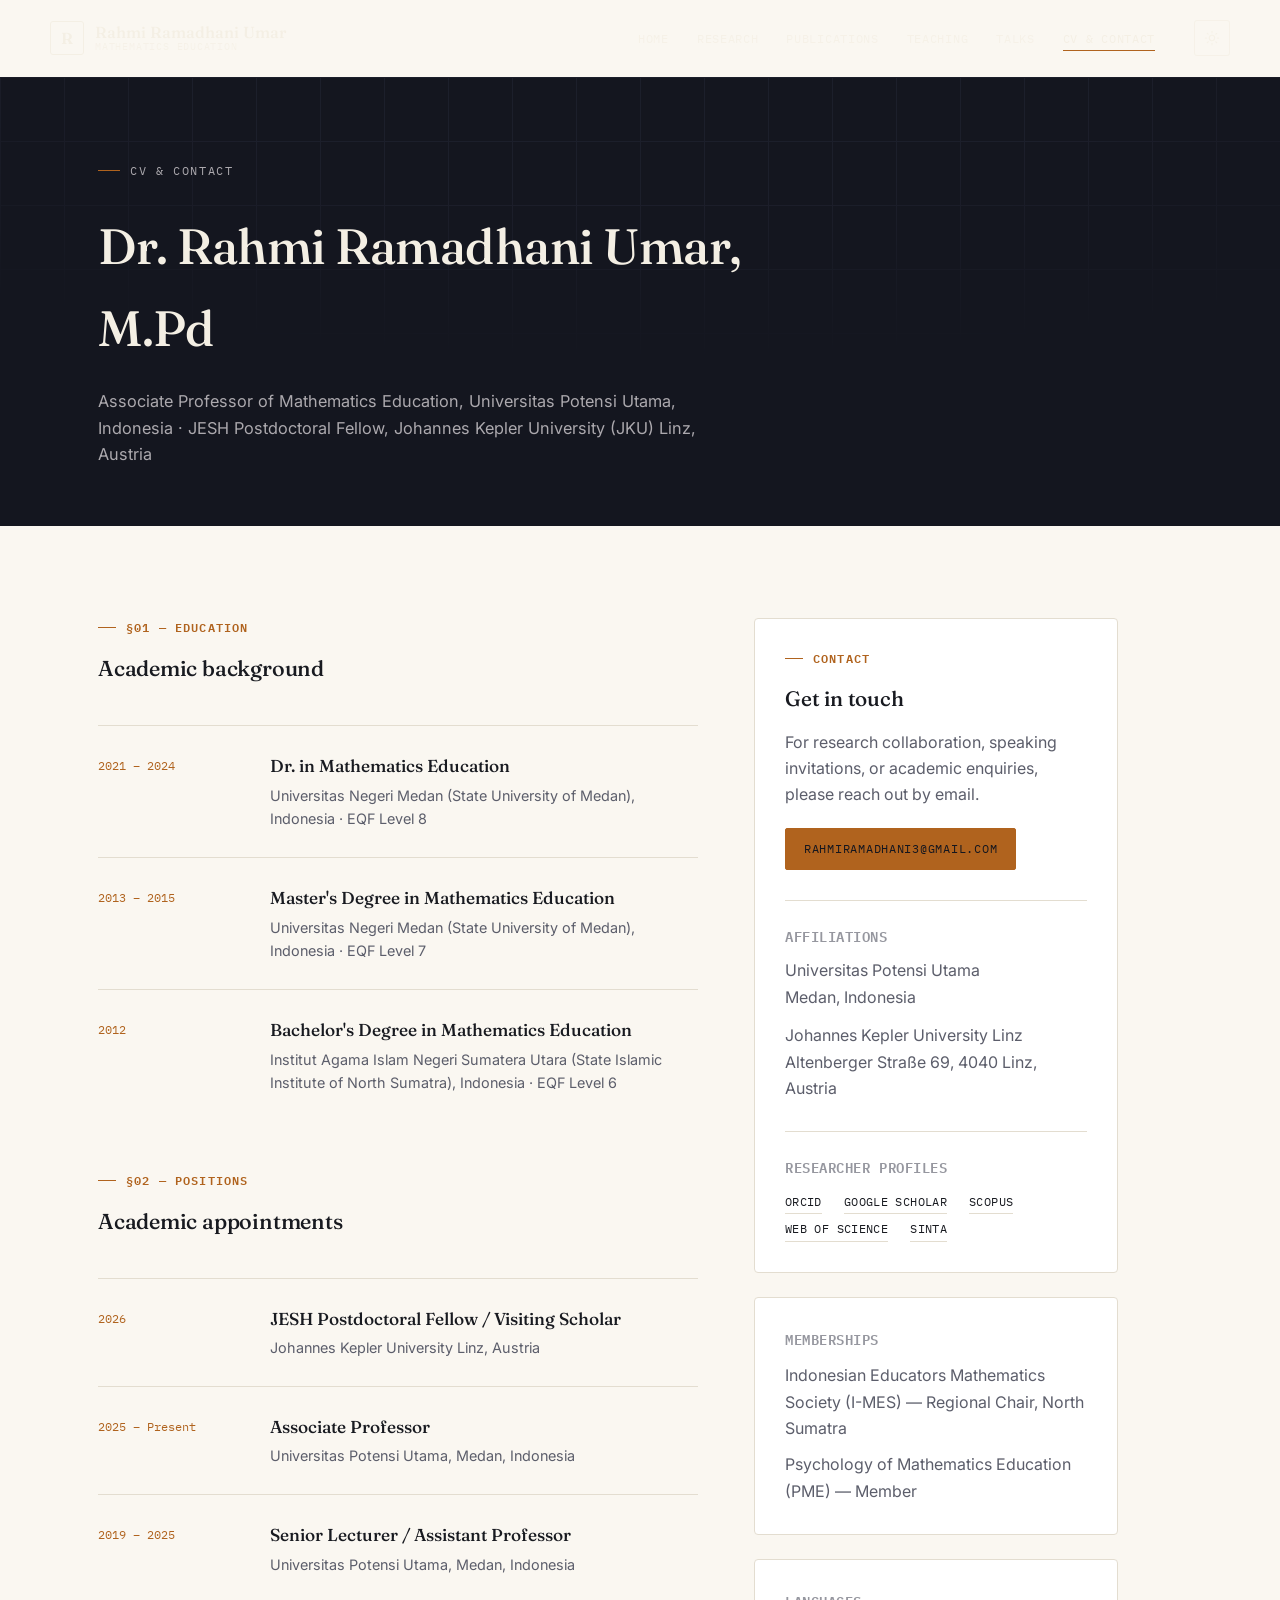
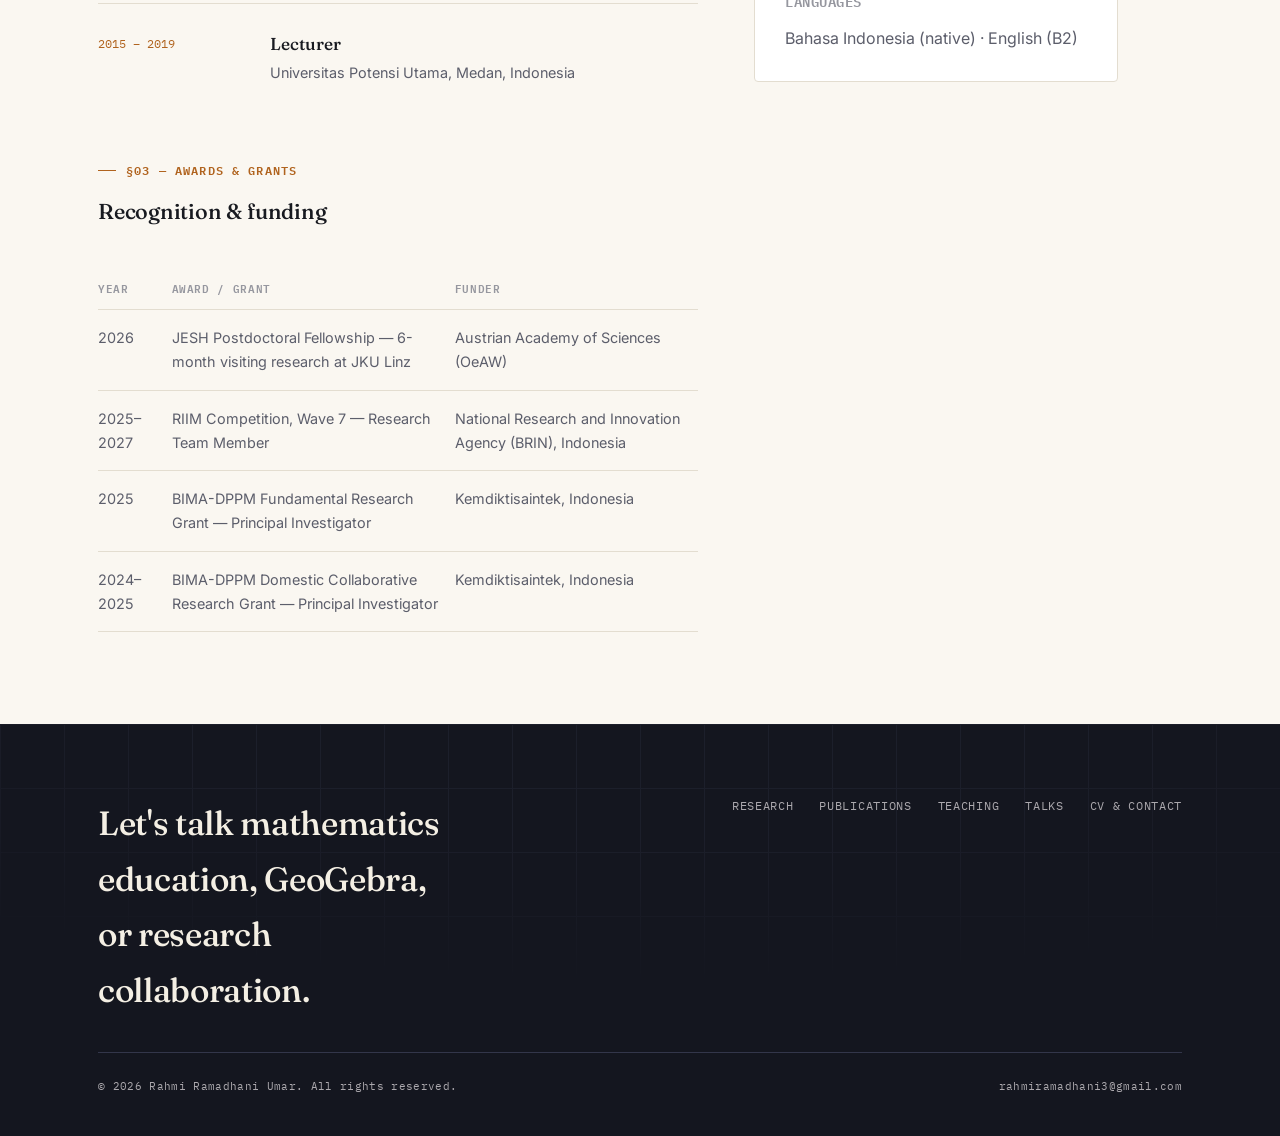
==== cv.html @ a3f76b7d "Academic portfolio site for Dr. Rahmi Ramadhani Umar Editorial, journal-inspired design: dark masthe" ====
<!DOCTYPE html>
<html lang="en">
<head>
<meta charset="UTF-8">
<meta name="viewport" content="width=device-width, initial-scale=1.0">
<title>CV &amp; Contact — Rahmi Ramadhani Umar</title>
<meta name="description" content="Curriculum vitae and contact information for Dr. Rahmi Ramadhani Umar, Associate Professor of Mathematics Education and JESH Postdoctoral Fellow at Johannes Kepler University Linz.">
<link rel="icon" href="data:image/svg+xml,%3Csvg xmlns='http://www.w3.org/2000/svg' viewBox='0 0 100 100'%3E%3Crect width='100' height='100' rx='6' fill='%2314161F'/%3E%3Ctext x='50' y='66' font-family='Georgia,serif' font-size='50' font-weight='600' fill='%23DFA15C' text-anchor='middle'%3ER%3C/text%3E%3C/svg%3E">
<link rel="preconnect" href="https://fonts.googleapis.com">
<link rel="preconnect" href="https://fonts.gstatic.com" crossorigin>
<link href="https://fonts.googleapis.com/css2?family=Fraunces:opsz,wght@9..144,400;9..144,500;9..144,600&family=Inter:wght@400;500;600;700&family=IBM+Plex+Mono:wght@500;600&display=swap" rel="stylesheet">
<link rel="stylesheet" href="assets/css/style.css">
<script>(function(){try{var t=localStorage.getItem('rru-theme');if(t==='light'||t==='dark')document.documentElement.setAttribute('data-theme',t);}catch(e){}})();</script>
</head>
<body>
<a class="skip-link" href="#main">Skip to content</a>

<header class="site-header">
  <div class="container nav">
    <a class="brand" href="index.html">
      <span class="brand-mark">R</span>
      <span class="brand-text"><b>Rahmi Ramadhani Umar</b><small>Mathematics Education</small></span>
    </a>
    <ul class="nav-links">
      <li><a href="index.html">Home</a></li>
      <li><a href="research.html">Research</a></li>
      <li><a href="publications.html">Publications</a></li>
      <li><a href="teaching.html">Teaching</a></li>
      <li><a href="talks.html">Talks</a></li>
      <li><a href="cv.html" aria-current="page">CV &amp; Contact</a></li>
    </ul>
    <div class="nav-right">
      <button class="icon-btn theme-toggle" type="button" aria-label="Toggle dark mode">
        <svg class="icon-sun" viewBox="0 0 24 24" fill="none" stroke="currentColor" stroke-width="1.6" stroke-linecap="round"><circle cx="12" cy="12" r="4"/><path d="M12 2v2M12 20v2M4.9 4.9l1.4 1.4M17.7 17.7l1.4 1.4M2 12h2M20 12h2M4.9 19.1l1.4-1.4M17.7 6.3l1.4-1.4"/></svg>
        <svg class="icon-moon" viewBox="0 0 24 24" fill="none" stroke="currentColor" stroke-width="1.6" stroke-linecap="round" stroke-linejoin="round"><path d="M21 12.8A9 9 0 1 1 11.2 3 7 7 0 0 0 21 12.8Z"/></svg>
      </button>
      <button class="icon-btn nav-toggle" aria-label="Toggle menu" aria-expanded="false"><span></span></button>
    </div>
  </div>
</header>

<main id="main">

  <section class="band page-hero">
    <div class="container">
      <span class="hero-kicker">CV &amp; Contact</span>
      <h1>Dr. Rahmi Ramadhani Umar, M.Pd</h1>
      <p>Associate Professor of Mathematics Education, Universitas Potensi Utama, Indonesia · JESH Postdoctoral Fellow, Johannes Kepler University (JKU) Linz, Austria</p>
    </div>
  </section>

  <section class="section">
    <div class="container contact-grid">

      <div>
        <div class="section-top reveal">
          <div><span class="kicker">§01 — Education</span><h2 class="section-title" style="font-size:1.35rem">Academic background</h2></div>
        </div>
        <div class="timeline reveal">
          <div class="timeline-item">
            <div class="timeline-period">2021 – 2024</div>
            <div>
              <div class="timeline-title">Dr. in Mathematics Education</div>
              <div class="timeline-org">Universitas Negeri Medan (State University of Medan), Indonesia · EQF Level 8</div>
            </div>
          </div>
          <div class="timeline-item">
            <div class="timeline-period">2013 – 2015</div>
            <div>
              <div class="timeline-title">Master's Degree in Mathematics Education</div>
              <div class="timeline-org">Universitas Negeri Medan (State University of Medan), Indonesia · EQF Level 7</div>
            </div>
          </div>
          <div class="timeline-item" style="border-bottom:none">
            <div class="timeline-period">2012</div>
            <div>
              <div class="timeline-title">Bachelor's Degree in Mathematics Education</div>
              <div class="timeline-org">Institut Agama Islam Negeri Sumatera Utara (State Islamic Institute of North Sumatra), Indonesia · EQF Level 6</div>
            </div>
          </div>
        </div>

        <div class="section-top reveal" style="margin-top:50px">
          <div><span class="kicker">§02 — Positions</span><h2 class="section-title" style="font-size:1.35rem">Academic appointments</h2></div>
        </div>
        <div class="timeline reveal">
          <div class="timeline-item">
            <div class="timeline-period">2026</div>
            <div>
              <div class="timeline-title">JESH Postdoctoral Fellow / Visiting Scholar</div>
              <div class="timeline-org">Johannes Kepler University Linz, Austria</div>
            </div>
          </div>
          <div class="timeline-item">
            <div class="timeline-period">2025 – Present</div>
            <div>
              <div class="timeline-title">Associate Professor</div>
              <div class="timeline-org">Universitas Potensi Utama, Medan, Indonesia</div>
            </div>
          </div>
          <div class="timeline-item">
            <div class="timeline-period">2019 – 2025</div>
            <div>
              <div class="timeline-title">Senior Lecturer / Assistant Professor</div>
              <div class="timeline-org">Universitas Potensi Utama, Medan, Indonesia</div>
            </div>
          </div>
          <div class="timeline-item" style="border-bottom:none">
            <div class="timeline-period">2015 – 2019</div>
            <div>
              <div class="timeline-title">Lecturer</div>
              <div class="timeline-org">Universitas Potensi Utama, Medan, Indonesia</div>
            </div>
          </div>
        </div>

        <div class="section-top reveal" style="margin-top:50px">
          <div><span class="kicker">§03 — Awards &amp; grants</span><h2 class="section-title" style="font-size:1.35rem">Recognition &amp; funding</h2></div>
        </div>
        <div class="table-wrap reveal">
          <table class="simple">
            <tr><th>Year</th><th>Award / Grant</th><th>Funder</th></tr>
            <tr><td>2026</td><td>JESH Postdoctoral Fellowship — 6-month visiting research at JKU Linz</td><td>Austrian Academy of Sciences (OeAW)</td></tr>
            <tr><td>2025–2027</td><td>RIIM Competition, Wave 7 — Research Team Member</td><td>National Research and Innovation Agency (BRIN), Indonesia</td></tr>
            <tr><td>2025</td><td>BIMA-DPPM Fundamental Research Grant — Principal Investigator</td><td>Kemdiktisaintek, Indonesia</td></tr>
            <tr><td>2024–2025</td><td>BIMA-DPPM Domestic Collaborative Research Grant — Principal Investigator</td><td>Kemdiktisaintek, Indonesia</td></tr>
          </table>
        </div>
      </div>

      <div>
        <div class="panel reveal">
          <span class="kicker">Contact</span>
          <h2 class="section-title" style="font-size:1.3rem;margin-top:14px">Get in touch</h2>
          <p class="section-desc mt-0" style="margin-top:12px">For research collaboration, speaking invitations, or academic enquiries, please reach out by email.</p>
          <a class="link-ghost is-solid" style="margin-top:20px" href="mailto:rahmiramadhani3@gmail.com">rahmiramadhani3@gmail.com</a>

          <div style="margin-top:30px;padding-top:24px;border-top:1px solid var(--rule)">
            <h3 style="font-size:.85rem;font-family:'IBM Plex Mono',monospace;letter-spacing:.04em;text-transform:uppercase;color:var(--text-faint);margin-bottom:10px;font-weight:600">Affiliations</h3>
            <p class="section-desc mt-0">Universitas Potensi Utama<br>Medan, Indonesia</p>
            <p class="section-desc" style="margin-top:12px">Johannes Kepler University Linz<br>Altenberger Straße 69, 4040 Linz, Austria</p>
          </div>

          <div style="margin-top:30px;padding-top:24px;border-top:1px solid var(--rule)">
            <h3 style="font-size:.85rem;font-family:'IBM Plex Mono',monospace;letter-spacing:.04em;text-transform:uppercase;color:var(--text-faint);margin-bottom:12px;font-weight:600">Researcher profiles</h3>
            <div class="link-row">
              <a href="https://orcid.org/0000-0002-8049-7234" target="_blank" rel="noopener">ORCID</a>
              <a href="https://scholar.google.com/citations?user=eZGZv1oAAAAJ&hl=id" target="_blank" rel="noopener">Google Scholar</a>
              <a href="https://www.scopus.com/authid/detail.uri?authorId=57202252421" target="_blank" rel="noopener">Scopus</a>
              <a href="https://www.webofscience.com/wos/author/record/N-8427-2018" target="_blank" rel="noopener">Web of Science</a>
              <a href="https://sinta.kemdiktisaintek.go.id/authors/profile/95483" target="_blank" rel="noopener">SINTA</a>
            </div>
          </div>
        </div>

        <div class="panel reveal" style="margin-top:24px">
          <h3 style="font-size:.85rem;font-family:'IBM Plex Mono',monospace;letter-spacing:.04em;text-transform:uppercase;color:var(--text-faint);margin-bottom:12px;font-weight:600">Memberships</h3>
          <p class="section-desc mt-0">Indonesian Educators Mathematics Society (I-MES) — Regional Chair, North Sumatra</p>
          <p class="section-desc" style="margin-top:10px">Psychology of Mathematics Education (PME) — Member</p>
        </div>

        <div class="panel reveal" style="margin-top:24px">
          <h3 style="font-size:.85rem;font-family:'IBM Plex Mono',monospace;letter-spacing:.04em;text-transform:uppercase;color:var(--text-faint);margin-bottom:12px;font-weight:600">Languages</h3>
          <p class="section-desc mt-0">Bahasa Indonesia (native) · English (B2)</p>
        </div>
      </div>

    </div>
  </section>

</main>

<footer class="site-footer band">
  <div class="container">
    <div class="footer-top">
      <h2>Let's talk mathematics education, GeoGebra, or research collaboration.</h2>
      <nav class="footer-nav" aria-label="Footer">
        <a href="research.html">Research</a>
        <a href="publications.html">Publications</a>
        <a href="teaching.html">Teaching</a>
        <a href="talks.html">Talks</a>
        <a href="cv.html">CV &amp; Contact</a>
      </nav>
    </div>
    <div class="footer-bottom">
      <span>© <span id="year"></span> Rahmi Ramadhani Umar. All rights reserved.</span>
      <span>rahmiramadhani3@gmail.com</span>
    </div>
  </div>
</footer>

<script src="assets/js/main.js"></script>
</body>
</html>
---- assets/css/style.css ----
/* ==========================================================================
   Rahmi Ramadhani Umar — Academic Portfolio
   An editorial, journal-inspired design system.
   ========================================================================== */

:root{
  color-scheme:light;
  /* content surface — toggles with theme */
  --bg:#FAF7F1;
  --panel:#FFFFFF;
  --text:#181A20;
  --text-soft:#5c5e6b;
  --text-faint:#96979f;
  --rule:#E3DDD0;
  --amber:#B0631E;
  --teal:#2E6E62;

  /* constant signature band — hero / footer, unaffected by theme */
  --band:#14161F;
  --band-2:#1B1E2B;
  --on-band:#F4EFE4;
  --on-band-soft:#ACA9AE;
  --on-band-rule:#33364A;

  --maxw:1180px;
  --shadow:0 20px 44px -26px rgba(20,22,31,.28);
}

@media (prefers-color-scheme:dark){
  :root:not([data-theme="light"]){
    color-scheme:dark;
    --bg:#14161F;
    --panel:#1B1E2B;
    --text:#F1EEE7;
    --text-soft:#B7B6C0;
    --text-faint:#787986;
    --rule:#2B2E3C;
    --amber:#DFA15C;
    --teal:#63B3A2;
    --shadow:0 20px 44px -26px rgba(0,0,0,.6);
  }
}
:root[data-theme="dark"]{
  color-scheme:dark;
  --bg:#14161F;
  --panel:#1B1E2B;
  --text:#F1EEE7;
  --text-soft:#B7B6C0;
  --text-faint:#787986;
  --rule:#2B2E3C;
  --amber:#DFA15C;
  --teal:#63B3A2;
  --shadow:0 20px 44px -26px rgba(0,0,0,.6);
}

*,*::before,*::after{box-sizing:border-box}
html{scroll-behavior:smooth;background:var(--band)}
@media (prefers-reduced-motion:reduce){html{scroll-behavior:auto}*{animation:none!important;transition:none!important}}

body{
  margin:0;
  background:var(--bg);
  color:var(--text);
  font-family:'Inter',system-ui,-apple-system,'Segoe UI',sans-serif;
  line-height:1.65;
  font-size:16px;
  -webkit-font-smoothing:antialiased;
  transition:background .25s ease,color .25s ease;
}

img{max-width:100%;display:block}
a{color:inherit}
h1,h2,h3,h4{font-family:'Fraunces',Georgia,serif;font-weight:500;letter-spacing:-.01em;margin:0}
h1 em,h2 em,h3 em{font-style:italic;font-weight:400;color:var(--amber)}
p{margin:0}
ul{margin:0;padding:0;list-style:none}
.container{max-width:var(--maxw);margin:0 auto;padding:0 clamp(20px,5vw,48px)}

.mono{font-family:'IBM Plex Mono',ui-monospace,monospace}

.skip-link{position:absolute;left:-9999px;top:0;background:var(--amber);color:#14161F;padding:10px 18px;border-radius:0 0 6px 0;z-index:200;font-weight:600}
.skip-link:focus{left:0}
:focus-visible{outline:2px solid var(--amber);outline-offset:3px}

/* ---------- Reveal on scroll ---------- */
.reveal{opacity:0;transform:translateY(16px);transition:opacity .6s ease,transform .6s ease}
.reveal.is-visible{opacity:1;transform:none}

/* ---------- Header ---------- */
.site-header{
  position:sticky;top:0;z-index:50;
  background:transparent;
  border-bottom:1px solid transparent;
  transition:background .25s ease,border-color .25s ease;
}
.site-header.on-band{color:var(--on-band)}
.site-header.scrolled{background:color-mix(in srgb, var(--band) 92%, transparent);border-bottom-color:var(--on-band-rule);backdrop-filter:blur(10px) saturate(140%)}

.nav{display:flex;align-items:center;padding:20px 0;gap:26px}
.brand{display:flex;align-items:center;gap:11px;text-decoration:none;color:inherit;margin-right:auto}
.brand-mark{width:34px;height:34px;border:1.3px solid currentColor;border-radius:3px;display:flex;align-items:center;justify-content:center;font-family:'Fraunces',serif;font-size:16px;font-weight:600;flex-shrink:0}
.brand-text{line-height:1.15}
.brand-text b{display:block;font-family:'Fraunces',serif;font-weight:500;font-size:1rem;letter-spacing:0}
.brand-text small{display:block;font-family:'IBM Plex Mono',monospace;font-size:.62rem;letter-spacing:.08em;text-transform:uppercase;opacity:.65}

.nav-links{display:flex;align-items:center;gap:2px;font-family:'IBM Plex Mono',monospace;font-size:.72rem;letter-spacing:.06em;text-transform:uppercase}
.nav-links a{text-decoration:none;padding:9px 13px;color:inherit;opacity:.72;position:relative}
.nav-links a:hover{opacity:1}
.nav-links a[aria-current="page"]{opacity:1}
.nav-links a[aria-current="page"]::after{content:'';position:absolute;left:13px;right:13px;bottom:4px;height:1px;background:var(--amber)}

.nav-right{display:flex;align-items:center;gap:6px}
.icon-btn{
  display:inline-flex;align-items:center;justify-content:center;
  width:36px;height:36px;border-radius:3px;
  border:1px solid currentColor;background:transparent;color:inherit;opacity:.75;
  cursor:pointer;flex-shrink:0;
}
.icon-btn:hover{opacity:1}
.icon-btn svg{width:16px;height:16px}
.icon-btn .icon-moon{display:none}
:root[data-theme="dark"] .icon-btn .icon-sun{display:none}
:root[data-theme="dark"] .icon-btn .icon-moon{display:block}
@media (prefers-color-scheme:dark){
  :root:not([data-theme="light"]) .icon-btn .icon-sun{display:none}
  :root:not([data-theme="light"]) .icon-btn .icon-moon{display:block}
}
.nav-toggle{display:none}
.nav-toggle span,.nav-toggle span::before,.nav-toggle span::after{content:'';display:block;width:15px;height:1px;background:currentColor;position:relative}
.nav-toggle span::before{position:absolute;top:-5px}
.nav-toggle span::after{position:absolute;top:5px}

@media (max-width:820px){
  .nav-toggle{display:inline-flex}
  .nav-links{
    position:absolute;left:0;right:0;top:100%;
    background:var(--band);color:var(--on-band);
    flex-direction:column;align-items:stretch;padding:6px 0 18px;gap:0;
    display:none;border-bottom:1px solid var(--on-band-rule);
  }
  .nav-links.is-open{display:flex}
  .nav-links a{padding:13px clamp(20px,5vw,48px)}
  .nav-links a[aria-current="page"]::after{display:none}
}

/* ---------- Band (hero + footer signature sections) ---------- */
.band{background:var(--band);color:var(--on-band);position:relative;overflow:hidden}
.band::before{
  content:'';position:absolute;inset:0;pointer-events:none;
  background-image:
    linear-gradient(var(--on-band-rule) 1px,transparent 1px),
    linear-gradient(90deg,var(--on-band-rule) 1px,transparent 1px);
  background-size:64px 64px;opacity:.28;
  mask-image:radial-gradient(ellipse 90% 70% at 50% 0%,#000 40%,transparent 92%);
}

.hero-home{padding:clamp(64px,11vw,128px) 0 clamp(54px,8vw,86px);position:relative}
.hero-home .container{position:relative;z-index:2}
.hero-kicker{font-family:'IBM Plex Mono',monospace;font-size:.72rem;letter-spacing:.14em;text-transform:uppercase;color:var(--on-band-soft);margin-bottom:26px;display:flex;align-items:center;gap:10px}
.hero-kicker::before{content:'';width:22px;height:1px;background:var(--amber)}
.hero-home h1{font-size:clamp(2.2rem,5.4vw,4.1rem);line-height:1.08;letter-spacing:-.02em;max-width:15ch;color:var(--on-band)}
.hero-name{margin-top:26px;font-size:1.02rem}
.hero-name b{font-weight:600}
.hero-name span{color:var(--on-band-soft)}
.hero-actions{margin-top:34px;display:flex;flex-wrap:wrap;gap:14px 28px;align-items:center}

.link-ghost{
  display:inline-flex;align-items:center;gap:9px;text-decoration:none;color:inherit;
  font-family:'IBM Plex Mono',monospace;font-size:.76rem;letter-spacing:.06em;text-transform:uppercase;
  padding-bottom:3px;border-bottom:1px solid currentColor;opacity:.85;
}
.link-ghost:hover{opacity:1;color:var(--amber)}
.link-ghost.is-solid{
  border:1px solid var(--amber);border-bottom-width:1px;background:var(--amber);color:#14161F;
  padding:10px 18px;border-radius:2px;opacity:1;
}
.link-ghost.is-solid:hover{background:transparent;color:var(--amber)}

.hero-canvas-wrap{position:absolute;inset:0;z-index:1}
#heroNetwork{width:100%;height:100%;display:block}

/* Masthead stats */
.masthead-stats{position:relative;z-index:2;border-top:1px solid var(--on-band-rule);margin-top:clamp(46px,7vw,74px)}
.masthead-stats .container{display:flex;flex-wrap:wrap;padding:22px clamp(20px,5vw,48px)}
.mstat{flex:1;min-width:150px;padding:10px 26px 10px 0;border-left:1px solid var(--on-band-rule)}
.mstat:first-child{border-left:none;padding-left:0}
.mstat b{display:block;font-family:'Fraunces',serif;font-size:1.5rem;font-weight:500;color:var(--on-band)}
.mstat span{font-family:'IBM Plex Mono',monospace;font-size:.68rem;letter-spacing:.05em;text-transform:uppercase;color:var(--on-band-soft)}

/* Page (non-home) hero — shorter band */
.page-hero{padding:clamp(52px,9vw,84px) 0 clamp(40px,6vw,58px);position:relative}
.page-hero .container{position:relative;z-index:2}
.page-hero h1{font-size:clamp(1.9rem,4.4vw,3.1rem);color:var(--on-band);max-width:22ch}
.page-hero p{color:var(--on-band-soft);max-width:62ch;margin-top:18px;font-size:1.02rem}

/* ---------- Sections ---------- */
.section{padding:clamp(56px,8vw,92px) 0}
.section-top{display:flex;justify-content:space-between;align-items:flex-end;gap:18px;margin-bottom:38px;flex-wrap:wrap}
.kicker{font-family:'IBM Plex Mono',monospace;font-size:.72rem;font-weight:600;letter-spacing:.1em;text-transform:uppercase;color:var(--amber);display:flex;align-items:center;gap:10px;margin-bottom:14px}
.kicker::before{content:'';width:18px;height:1px;background:var(--amber)}
.section-title{font-size:clamp(1.5rem,2.6vw,2.05rem)}
.section-desc{color:var(--text-soft);max-width:62ch;margin-top:14px;font-size:1rem}
.section-link{font-family:'IBM Plex Mono',monospace;font-size:.74rem;letter-spacing:.05em;text-transform:uppercase;color:var(--text);text-decoration:none;white-space:nowrap;border-bottom:1px solid var(--amber);padding-bottom:2px}
.section-link:hover{color:var(--amber)}

.lede{font-family:'Fraunces',serif;font-size:clamp(1.25rem,2.4vw,1.7rem);font-weight:400;line-height:1.5;max-width:38ch;color:var(--text)}

/* ---------- Editorial index list (focus areas, publications) ---------- */
.index-list{border-top:1px solid var(--rule)}
.index-entry{
  display:grid;grid-template-columns:64px 1fr;gap:22px;
  padding:26px 0;border-bottom:1px solid var(--rule);
}
.index-num{font-family:'IBM Plex Mono',monospace;font-size:.78rem;color:var(--text-faint);padding-top:3px}
.index-body h3{font-size:1.12rem;font-weight:500;margin-bottom:7px}
.index-body p{color:var(--text-soft);font-size:.94rem;max-width:64ch}
.index-entry a.index-link{text-decoration:none;color:inherit;display:block}
.index-entry a.index-link:hover .index-body h3{color:var(--amber)}
.index-arrow{font-family:'IBM Plex Mono',monospace;font-size:.78rem;color:var(--amber);opacity:0;transition:opacity .15s,transform .15s;display:inline-block;margin-left:6px;transform:translateX(-4px)}
.index-entry a.index-link:hover .index-arrow{opacity:1;transform:none}

/* Publications */
.pub-list{border-top:1px solid var(--rule)}
.pub-year-mark{
  font-family:'Fraunces',serif;font-size:.86rem;color:var(--amber);
  padding:30px 0 6px;letter-spacing:.02em;
}
.pub-entry{display:grid;grid-template-columns:52px 1fr;gap:22px;padding:22px 0;border-bottom:1px solid var(--rule)}
.pub-entry .index-num{padding-top:4px}
.pub-title{font-family:'Fraunces',serif;font-weight:500;font-size:1.06rem;line-height:1.4}
.pub-meta{font-size:.88rem;color:var(--text-soft);margin-top:7px}
.pub-tags{margin-top:10px;display:flex;flex-wrap:wrap;gap:8px}
.pub-tag{font-family:'IBM Plex Mono',monospace;font-size:.66rem;letter-spacing:.04em;text-transform:uppercase;color:var(--text-soft);border:1px solid var(--rule);padding:3px 9px;border-radius:2px}
.pub-link{margin-top:10px;display:inline-flex;align-items:center;gap:6px;font-family:'IBM Plex Mono',monospace;font-size:.76rem;color:var(--teal);text-decoration:none;border-bottom:1px solid var(--teal);padding-bottom:1px}
.pub-link:hover{opacity:.75}

/* ---------- Timeline (education / positions) ---------- */
.timeline{border-top:1px solid var(--rule)}
.timeline-item{
  display:grid;grid-template-columns:150px 1fr;gap:22px;
  padding:26px 0;border-bottom:1px solid var(--rule);
}
.timeline-period{font-family:'IBM Plex Mono',monospace;font-size:.78rem;color:var(--amber);padding-top:3px}
.timeline-title{font-family:'Fraunces',serif;font-size:1.08rem;font-weight:500}
.timeline-org{font-size:.9rem;color:var(--text-soft);margin-top:3px}
.timeline-item ul{margin-top:12px;display:flex;flex-direction:column;gap:6px}
.timeline-item li{font-size:.9rem;color:var(--text-soft);padding-left:16px;position:relative}
.timeline-item li::before{content:'—';position:absolute;left:0;color:var(--text-faint)}
@media (max-width:600px){
  .timeline-item,.index-entry,.pub-entry{grid-template-columns:1fr}
  .index-num{padding-top:0}
}

/* ---------- Plain table (talks, patents, awards) ---------- */
.table-wrap{overflow-x:auto}
table.simple{width:100%;border-collapse:collapse;font-size:.9rem;min-width:600px}
table.simple th{
  text-align:left;padding:12px 16px 12px 0;font-weight:600;white-space:nowrap;
  font-family:'IBM Plex Mono',monospace;font-size:.68rem;letter-spacing:.06em;text-transform:uppercase;
  color:var(--text-faint);border-bottom:1px solid var(--rule);
}
table.simple td{padding:16px 16px 16px 0;border-bottom:1px solid var(--rule);vertical-align:top;color:var(--text-soft)}
table.simple td strong{color:var(--text);font-weight:500;font-family:'Fraunces',serif;font-size:1rem}
table.simple a{color:var(--teal);border-bottom:1px solid var(--teal);text-decoration:none}
table.simple a:hover{opacity:.75}

/* ---------- Panels / cards (used sparingly) ---------- */
.panel{background:var(--panel);border:1px solid var(--rule);border-radius:4px;padding:30px}

/* Profile / contact link row */
.link-row{display:flex;flex-wrap:wrap;gap:4px 22px;font-family:'IBM Plex Mono',monospace;font-size:.78rem;letter-spacing:.03em;text-transform:uppercase}
.link-row a{text-decoration:none;color:var(--text);border-bottom:1px solid var(--rule);padding-bottom:2px}
.link-row a:hover{color:var(--amber);border-color:var(--amber)}

.contact-grid{display:grid;grid-template-columns:1.15fr .85fr;gap:56px}
@media (max-width:840px){.contact-grid{grid-template-columns:1fr;gap:44px}}

.split-grid{display:grid;grid-template-columns:repeat(2,1fr);gap:40px 56px}
@media (max-width:760px){.split-grid{grid-template-columns:1fr}}

/* ---------- Footer (band) ---------- */
.site-footer{padding:clamp(50px,7vw,72px) 0 clamp(30px,5vw,40px);position:relative}
.site-footer .container{position:relative;z-index:2}
.footer-top{display:flex;justify-content:space-between;flex-wrap:wrap;gap:28px;padding-bottom:34px;border-bottom:1px solid var(--on-band-rule)}
.footer-top h2{font-size:clamp(1.5rem,3vw,2.1rem);max-width:16ch;color:var(--on-band)}
.footer-nav{display:flex;flex-wrap:wrap;gap:8px 26px;font-family:'IBM Plex Mono',monospace;font-size:.72rem;letter-spacing:.06em;text-transform:uppercase}
.footer-nav a{color:var(--on-band-soft);text-decoration:none}
.footer-nav a:hover{color:var(--on-band)}
.footer-bottom{display:flex;justify-content:space-between;flex-wrap:wrap;gap:10px;padding-top:24px;font-family:'IBM Plex Mono',monospace;font-size:.7rem;letter-spacing:.03em;color:var(--on-band-soft)}

/* Utility */
.mt-0{margin-top:0}
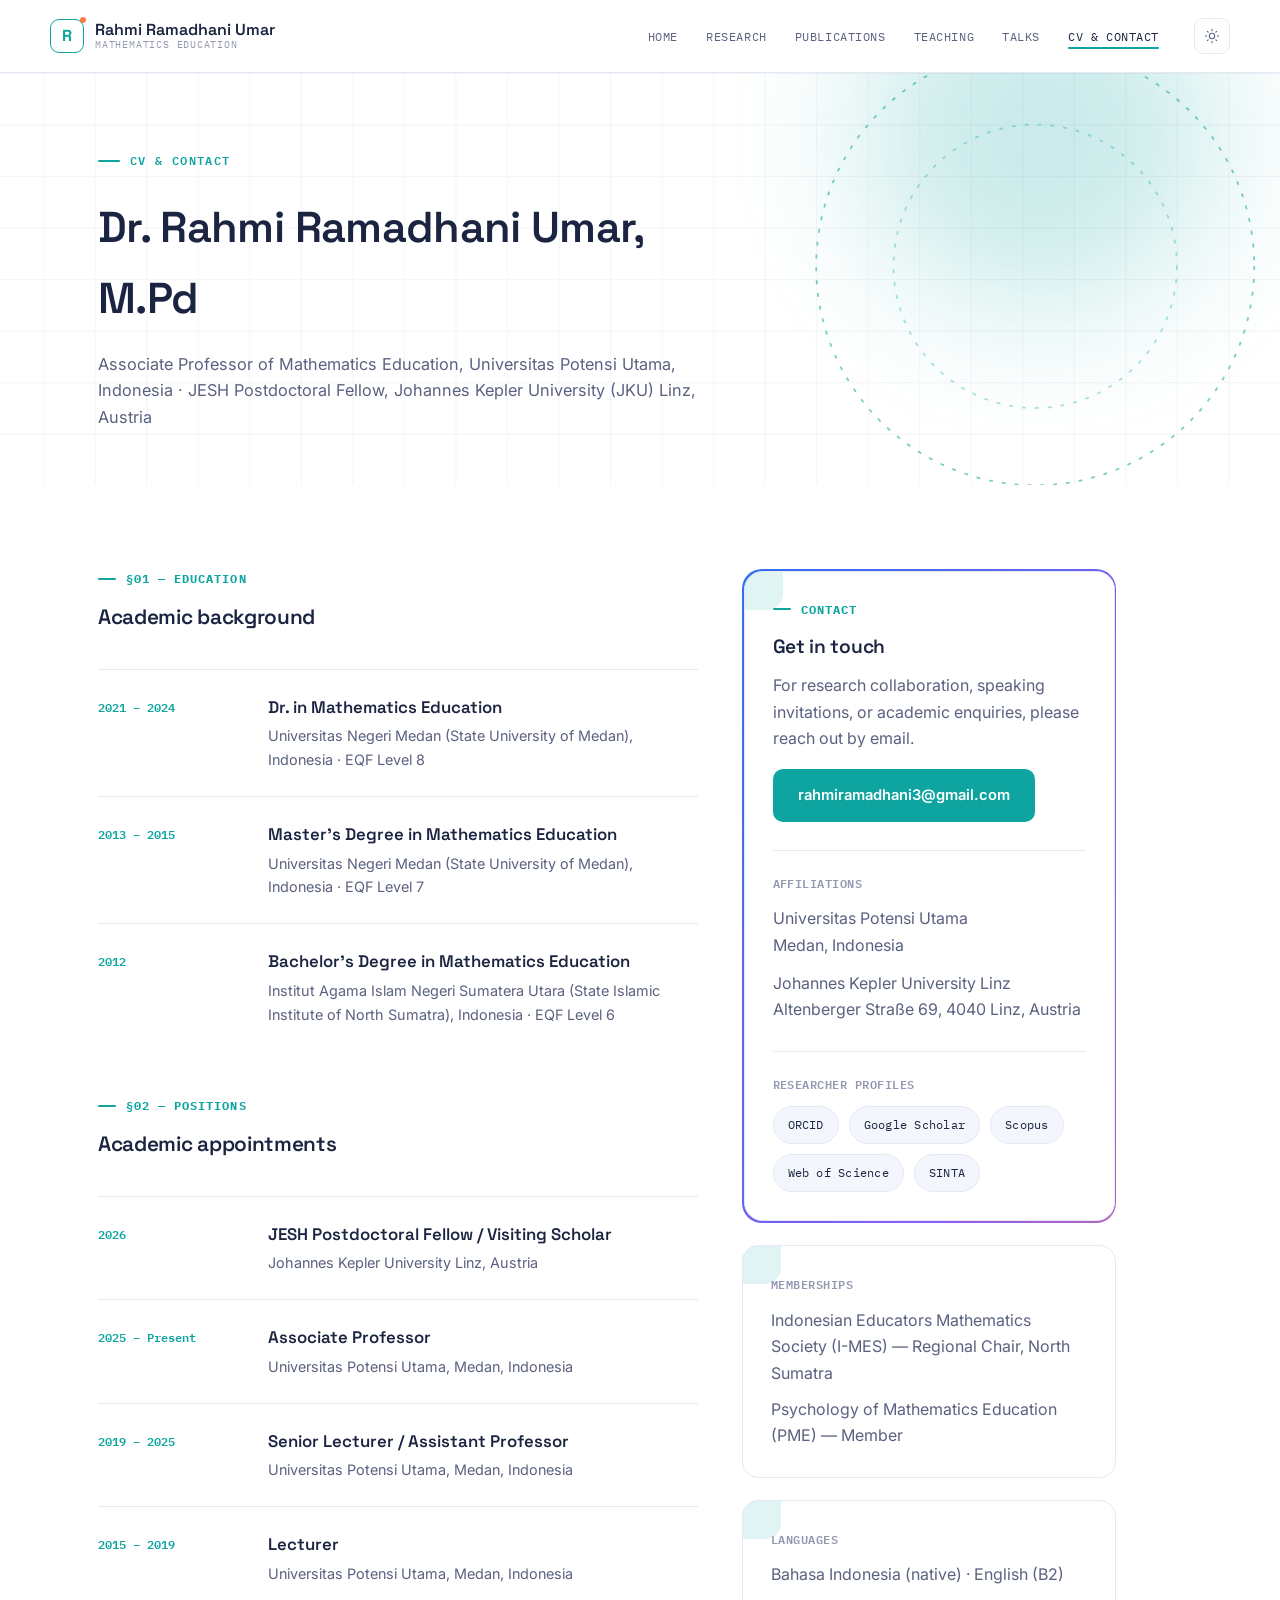
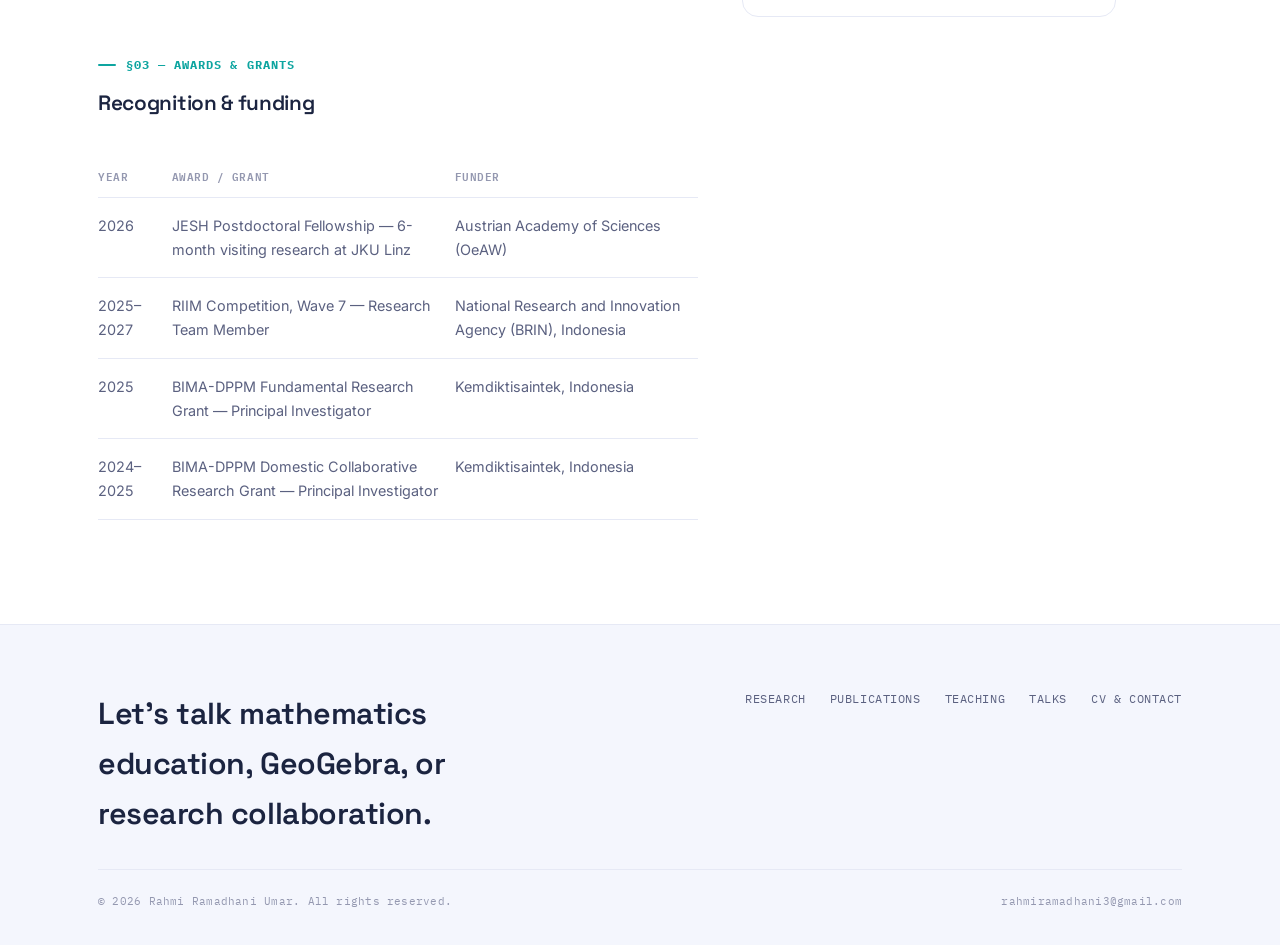
==== commit 96ae09a2: "Redesign: bright colour-coded theme with abstract math motif and premium interaction accents Light b" ====
--- a/cv.html
+++ b/cv.html
@@ -5,14 +5,14 @@
 <meta name="viewport" content="width=device-width, initial-scale=1.0">
 <title>CV &amp; Contact — Rahmi Ramadhani Umar</title>
 <meta name="description" content="Curriculum vitae and contact information for Dr. Rahmi Ramadhani Umar, Associate Professor of Mathematics Education and JESH Postdoctoral Fellow at Johannes Kepler University Linz.">
-<link rel="icon" href="data:image/svg+xml,%3Csvg xmlns='http://www.w3.org/2000/svg' viewBox='0 0 100 100'%3E%3Crect width='100' height='100' rx='6' fill='%2314161F'/%3E%3Ctext x='50' y='66' font-family='Georgia,serif' font-size='50' font-weight='600' fill='%23DFA15C' text-anchor='middle'%3ER%3C/text%3E%3C/svg%3E">
+<link rel="icon" href="data:image/svg+xml,%3Csvg xmlns='http://www.w3.org/2000/svg' viewBox='0 0 100 100'%3E%3Crect x='3' y='3' width='94' height='94' rx='22' fill='%23FFFFFF' stroke='%232F6FED' stroke-width='5'/%3E%3Ctext x='50' y='68' font-family='Arial,sans-serif' font-size='50' font-weight='700' fill='%231B2440' text-anchor='middle'%3ER%3C/text%3E%3Ccircle cx='81' cy='21' r='9' fill='%23FF7A45'/%3E%3C/svg%3E">
 <link rel="preconnect" href="https://fonts.googleapis.com">
 <link rel="preconnect" href="https://fonts.gstatic.com" crossorigin>
-<link href="https://fonts.googleapis.com/css2?family=Fraunces:opsz,wght@9..144,400;9..144,500;9..144,600&family=Inter:wght@400;500;600;700&family=IBM+Plex+Mono:wght@500;600&display=swap" rel="stylesheet">
+<link href="https://fonts.googleapis.com/css2?family=Space+Grotesk:wght@500;600;700&family=Inter:wght@400;500;600;700&family=IBM+Plex+Mono:wght@500;600&display=swap" rel="stylesheet">
 <link rel="stylesheet" href="assets/css/style.css">
 <script>(function(){try{var t=localStorage.getItem('rru-theme');if(t==='light'||t==='dark')document.documentElement.setAttribute('data-theme',t);}catch(e){}})();</script>
 </head>
-<body>
+<body class="accent-teal">
 <a class="skip-link" href="#main">Skip to content</a>
 
 <header class="site-header">
@@ -41,7 +41,16 @@
 
 <main id="main">
 
-  <section class="band page-hero">
+  <section class="page-hero">
+    <div class="glow" aria-hidden="true" style="width:360px;height:360px;top:-120px;right:60px;background:var(--teal);opacity:.22"></div>
+    <div class="motif" aria-hidden="true">
+      <svg viewBox="0 0 1200 320" preserveAspectRatio="xMaxYMid slice">
+        <defs><pattern id="pgGrid" width="40" height="40" patternUnits="userSpaceOnUse"><path d="M40 0H0V40" fill="none" class="motif-grid-line"/></pattern></defs>
+        <rect width="1200" height="320" fill="url(#pgGrid)"/>
+        <circle cx="1010" cy="150" r="170" class="motif-orbit"/>
+        <circle cx="1010" cy="150" r="110" class="motif-orbit rev"/>
+      </svg>
+    </div>
     <div class="container">
       <span class="hero-kicker">CV &amp; Contact</span>
       <h1>Dr. Rahmi Ramadhani Umar, M.Pd</h1>
@@ -54,7 +63,7 @@
 
       <div>
         <div class="section-top reveal">
-          <div><span class="kicker">§01 — Education</span><h2 class="section-title" style="font-size:1.35rem">Academic background</h2></div>
+          <div><span class="kicker">§01 — Education</span><h2 class="section-title" style="font-size:1.3rem">Academic background</h2></div>
         </div>
         <div class="timeline reveal">
           <div class="timeline-item">
@@ -80,8 +89,8 @@
           </div>
         </div>
 
-        <div class="section-top reveal" style="margin-top:50px">
-          <div><span class="kicker">§02 — Positions</span><h2 class="section-title" style="font-size:1.35rem">Academic appointments</h2></div>
+        <div class="section-top reveal" style="margin-top:46px">
+          <div><span class="kicker">§02 — Positions</span><h2 class="section-title" style="font-size:1.3rem">Academic appointments</h2></div>
         </div>
         <div class="timeline reveal">
           <div class="timeline-item">
@@ -114,8 +123,8 @@
           </div>
         </div>
 
-        <div class="section-top reveal" style="margin-top:50px">
-          <div><span class="kicker">§03 — Awards &amp; grants</span><h2 class="section-title" style="font-size:1.35rem">Recognition &amp; funding</h2></div>
+        <div class="section-top reveal" style="margin-top:46px">
+          <div><span class="kicker">§03 — Awards &amp; grants</span><h2 class="section-title" style="font-size:1.3rem">Recognition &amp; funding</h2></div>
         </div>
         <div class="table-wrap reveal">
           <table class="simple">
@@ -129,38 +138,40 @@
       </div>
 
       <div>
-        <div class="panel reveal">
-          <span class="kicker">Contact</span>
-          <h2 class="section-title" style="font-size:1.3rem;margin-top:14px">Get in touch</h2>
-          <p class="section-desc mt-0" style="margin-top:12px">For research collaboration, speaking invitations, or academic enquiries, please reach out by email.</p>
-          <a class="link-ghost is-solid" style="margin-top:20px" href="mailto:rahmiramadhani3@gmail.com">rahmiramadhani3@gmail.com</a>
-
-          <div style="margin-top:30px;padding-top:24px;border-top:1px solid var(--rule)">
-            <h3 style="font-size:.85rem;font-family:'IBM Plex Mono',monospace;letter-spacing:.04em;text-transform:uppercase;color:var(--text-faint);margin-bottom:10px;font-weight:600">Affiliations</h3>
-            <p class="section-desc mt-0">Universitas Potensi Utama<br>Medan, Indonesia</p>
-            <p class="section-desc" style="margin-top:12px">Johannes Kepler University Linz<br>Altenberger Straße 69, 4040 Linz, Austria</p>
-          </div>
-
-          <div style="margin-top:30px;padding-top:24px;border-top:1px solid var(--rule)">
-            <h3 style="font-size:.85rem;font-family:'IBM Plex Mono',monospace;letter-spacing:.04em;text-transform:uppercase;color:var(--text-faint);margin-bottom:12px;font-weight:600">Researcher profiles</h3>
-            <div class="link-row">
-              <a href="https://orcid.org/0000-0002-8049-7234" target="_blank" rel="noopener">ORCID</a>
-              <a href="https://scholar.google.com/citations?user=eZGZv1oAAAAJ&hl=id" target="_blank" rel="noopener">Google Scholar</a>
-              <a href="https://www.scopus.com/authid/detail.uri?authorId=57202252421" target="_blank" rel="noopener">Scopus</a>
-              <a href="https://www.webofscience.com/wos/author/record/N-8427-2018" target="_blank" rel="noopener">Web of Science</a>
-              <a href="https://sinta.kemdiktisaintek.go.id/authors/profile/95483" target="_blank" rel="noopener">SINTA</a>
-            </div>
-          </div>
-        </div>
-
-        <div class="panel reveal" style="margin-top:24px">
-          <h3 style="font-size:.85rem;font-family:'IBM Plex Mono',monospace;letter-spacing:.04em;text-transform:uppercase;color:var(--text-faint);margin-bottom:12px;font-weight:600">Memberships</h3>
+        <div class="gradient-frame tilt reveal">
+          <div class="gradient-frame-inner panel">
+            <span class="kicker">Contact</span>
+            <h2 class="section-title" style="font-size:1.2rem;margin-top:12px">Get in touch</h2>
+            <p class="section-desc mt-0" style="margin-top:10px">For research collaboration, speaking invitations, or academic enquiries, please reach out by email.</p>
+            <a class="btn btn-solid" style="margin-top:18px" href="mailto:rahmiramadhani3@gmail.com">rahmiramadhani3@gmail.com</a>
+
+            <div style="margin-top:28px;padding-top:22px;border-top:1px solid var(--rule)">
+              <span class="label-mono">Affiliations</span>
+              <p class="section-desc mt-0">Universitas Potensi Utama<br>Medan, Indonesia</p>
+              <p class="section-desc" style="margin-top:12px">Johannes Kepler University Linz<br>Altenberger Straße 69, 4040 Linz, Austria</p>
+            </div>
+
+            <div style="margin-top:28px;padding-top:22px;border-top:1px solid var(--rule)">
+              <span class="label-mono">Researcher profiles</span>
+              <div class="link-row">
+                <a href="https://orcid.org/0000-0002-8049-7234" target="_blank" rel="noopener">ORCID</a>
+                <a href="https://scholar.google.com/citations?user=eZGZv1oAAAAJ&hl=id" target="_blank" rel="noopener">Google Scholar</a>
+                <a href="https://www.scopus.com/authid/detail.uri?authorId=57202252421" target="_blank" rel="noopener">Scopus</a>
+                <a href="https://www.webofscience.com/wos/author/record/N-8427-2018" target="_blank" rel="noopener">Web of Science</a>
+                <a href="https://sinta.kemdiktisaintek.go.id/authors/profile/95483" target="_blank" rel="noopener">SINTA</a>
+              </div>
+            </div>
+          </div>
+        </div>
+
+        <div class="panel reveal" style="margin-top:22px">
+          <span class="label-mono">Memberships</span>
           <p class="section-desc mt-0">Indonesian Educators Mathematics Society (I-MES) — Regional Chair, North Sumatra</p>
           <p class="section-desc" style="margin-top:10px">Psychology of Mathematics Education (PME) — Member</p>
         </div>
 
-        <div class="panel reveal" style="margin-top:24px">
-          <h3 style="font-size:.85rem;font-family:'IBM Plex Mono',monospace;letter-spacing:.04em;text-transform:uppercase;color:var(--text-faint);margin-bottom:12px;font-weight:600">Languages</h3>
+        <div class="panel reveal" style="margin-top:22px">
+          <span class="label-mono">Languages</span>
           <p class="section-desc mt-0">Bahasa Indonesia (native) · English (B2)</p>
         </div>
       </div>
@@ -170,7 +181,7 @@
 
 </main>
 
-<footer class="site-footer band">
+<footer class="site-footer">
   <div class="container">
     <div class="footer-top">
       <h2>Let's talk mathematics education, GeoGebra, or research collaboration.</h2>
@@ -190,5 +201,7 @@
 </footer>
 
 <script src="assets/js/main.js"></script>
+<script src="assets/js/math-motif.js"></script>
+<script src="assets/js/effects.js"></script>
 </body>
 </html>
--- a/assets/css/style.css
+++ b/assets/css/style.css
@@ -1,60 +1,76 @@
 /* ==========================================================================
    Rahmi Ramadhani Umar — Academic Portfolio
-   An editorial, journal-inspired design system.
+   Bright, colour-coded design with an abstract mathematical motif.
    ========================================================================== */
 
 :root{
   color-scheme:light;
-  /* content surface — toggles with theme */
-  --bg:#FAF7F1;
-  --panel:#FFFFFF;
-  --text:#181A20;
-  --text-soft:#5c5e6b;
-  --text-faint:#96979f;
-  --rule:#E3DDD0;
-  --amber:#B0631E;
-  --teal:#2E6E62;
-
-  /* constant signature band — hero / footer, unaffected by theme */
-  --band:#14161F;
-  --band-2:#1B1E2B;
-  --on-band:#F4EFE4;
-  --on-band-soft:#ACA9AE;
-  --on-band-rule:#33364A;
+  --bg:#FFFFFF;
+  --bg-alt:#F4F6FD;
+  --surface:#FFFFFF;
+  --text:#1B2440;
+  --text-soft:#5B6180;
+  --text-faint:#9498B0;
+  --rule:#E6E9F5;
+  --grid-line:rgba(27,36,64,.07);
+
+  --blue:#2F6FED;
+  --orange:#FF7A45;
+  --green:#16A672;
+  --purple:#8B5CF6;
+  --teal:#0EA5A0;
 
   --maxw:1180px;
-  --shadow:0 20px 44px -26px rgba(20,22,31,.28);
+  --shadow:0 20px 44px -26px rgba(27,36,64,.18);
 }
 
 @media (prefers-color-scheme:dark){
   :root:not([data-theme="light"]){
     color-scheme:dark;
-    --bg:#14161F;
-    --panel:#1B1E2B;
-    --text:#F1EEE7;
-    --text-soft:#B7B6C0;
-    --text-faint:#787986;
-    --rule:#2B2E3C;
-    --amber:#DFA15C;
-    --teal:#63B3A2;
-    --shadow:0 20px 44px -26px rgba(0,0,0,.6);
+    --bg:#10142B;
+    --bg-alt:#161B3E;
+    --surface:#161B3E;
+    --text:#EEF0FA;
+    --text-soft:#B7BBD9;
+    --text-faint:#7B7FA0;
+    --rule:#2A2F55;
+    --grid-line:rgba(255,255,255,.08);
+    --blue:#6E9BFF;
+    --orange:#FF9C72;
+    --green:#4FD9A6;
+    --purple:#B79CFF;
+    --teal:#4FD6D1;
+    --shadow:0 20px 44px -26px rgba(0,0,0,.55);
   }
 }
 :root[data-theme="dark"]{
   color-scheme:dark;
-  --bg:#14161F;
-  --panel:#1B1E2B;
-  --text:#F1EEE7;
-  --text-soft:#B7B6C0;
-  --text-faint:#787986;
-  --rule:#2B2E3C;
-  --amber:#DFA15C;
-  --teal:#63B3A2;
-  --shadow:0 20px 44px -26px rgba(0,0,0,.6);
-}
+  --bg:#10142B;
+  --bg-alt:#161B3E;
+  --surface:#161B3E;
+  --text:#EEF0FA;
+  --text-soft:#B7BBD9;
+  --text-faint:#7B7FA0;
+  --rule:#2A2F55;
+  --grid-line:rgba(255,255,255,.08);
+  --blue:#6E9BFF;
+  --orange:#FF9C72;
+  --green:#4FD9A6;
+  --purple:#B79CFF;
+  --teal:#4FD6D1;
+  --shadow:0 20px 44px -26px rgba(0,0,0,.55);
+}
+
+/* Per-page accent — set via a class on <body> */
+body{--page-accent:var(--blue)}
+body.accent-blue{--page-accent:var(--blue)}
+body.accent-orange{--page-accent:var(--orange)}
+body.accent-green{--page-accent:var(--green)}
+body.accent-purple{--page-accent:var(--purple)}
+body.accent-teal{--page-accent:var(--teal)}
 
 *,*::before,*::after{box-sizing:border-box}
-html{scroll-behavior:smooth;background:var(--band)}
+html{scroll-behavior:smooth;background:var(--bg)}
 @media (prefers-reduced-motion:reduce){html{scroll-behavior:auto}*{animation:none!important;transition:none!important}}
 
 body{
@@ -70,53 +86,51 @@
 
 img{max-width:100%;display:block}
 a{color:inherit}
-h1,h2,h3,h4{font-family:'Fraunces',Georgia,serif;font-weight:500;letter-spacing:-.01em;margin:0}
-h1 em,h2 em,h3 em{font-style:italic;font-weight:400;color:var(--amber)}
+h1,h2,h3,h4{font-family:'Space Grotesk',system-ui,sans-serif;font-weight:600;letter-spacing:-.015em;margin:0}
+h1 em,h2 em,h3 em{font-style:normal;color:var(--page-accent)}
 p{margin:0}
 ul{margin:0;padding:0;list-style:none}
 .container{max-width:var(--maxw);margin:0 auto;padding:0 clamp(20px,5vw,48px)}
-
 .mono{font-family:'IBM Plex Mono',ui-monospace,monospace}
 
-.skip-link{position:absolute;left:-9999px;top:0;background:var(--amber);color:#14161F;padding:10px 18px;border-radius:0 0 6px 0;z-index:200;font-weight:600}
+.skip-link{position:absolute;left:-9999px;top:0;background:var(--page-accent);color:#fff;padding:10px 18px;border-radius:0 0 6px 0;z-index:200;font-weight:600}
 .skip-link:focus{left:0}
-:focus-visible{outline:2px solid var(--amber);outline-offset:3px}
+:focus-visible{outline:2px solid var(--page-accent);outline-offset:3px}
 
 /* ---------- Reveal on scroll ---------- */
 .reveal{opacity:0;transform:translateY(16px);transition:opacity .6s ease,transform .6s ease}
 .reveal.is-visible{opacity:1;transform:none}
 
 /* ---------- Header ---------- */
-.site-header{
-  position:sticky;top:0;z-index:50;
-  background:transparent;
-  border-bottom:1px solid transparent;
-  transition:background .25s ease,border-color .25s ease;
-}
-.site-header.on-band{color:var(--on-band)}
-.site-header.scrolled{background:color-mix(in srgb, var(--band) 92%, transparent);border-bottom-color:var(--on-band-rule);backdrop-filter:blur(10px) saturate(140%)}
-
-.nav{display:flex;align-items:center;padding:20px 0;gap:26px}
-.brand{display:flex;align-items:center;gap:11px;text-decoration:none;color:inherit;margin-right:auto}
-.brand-mark{width:34px;height:34px;border:1.3px solid currentColor;border-radius:3px;display:flex;align-items:center;justify-content:center;font-family:'Fraunces',serif;font-size:16px;font-weight:600;flex-shrink:0}
+.site-header{position:sticky;top:0;z-index:50;background:color-mix(in srgb, var(--bg) 88%, transparent);backdrop-filter:blur(10px) saturate(140%);border-bottom:1px solid var(--rule);transition:box-shadow .2s ease}
+.site-header.scrolled{box-shadow:0 8px 24px -18px rgba(27,36,64,.25)}
+
+.nav{display:flex;align-items:center;padding:18px 0;gap:22px}
+.brand{display:flex;align-items:center;gap:11px;text-decoration:none;color:var(--text);margin-right:auto}
+.brand-mark{
+  width:34px;height:34px;border:1.5px solid var(--page-accent);border-radius:9px;
+  display:flex;align-items:center;justify-content:center;position:relative;flex-shrink:0;
+  font-family:'Space Grotesk',sans-serif;font-size:16px;font-weight:700;color:var(--page-accent);
+}
+.brand-mark::after{content:'';position:absolute;top:-3px;right:-3px;width:6px;height:6px;border-radius:50%;background:var(--orange)}
 .brand-text{line-height:1.15}
-.brand-text b{display:block;font-family:'Fraunces',serif;font-weight:500;font-size:1rem;letter-spacing:0}
-.brand-text small{display:block;font-family:'IBM Plex Mono',monospace;font-size:.62rem;letter-spacing:.08em;text-transform:uppercase;opacity:.65}
-
-.nav-links{display:flex;align-items:center;gap:2px;font-family:'IBM Plex Mono',monospace;font-size:.72rem;letter-spacing:.06em;text-transform:uppercase}
-.nav-links a{text-decoration:none;padding:9px 13px;color:inherit;opacity:.72;position:relative}
-.nav-links a:hover{opacity:1}
-.nav-links a[aria-current="page"]{opacity:1}
-.nav-links a[aria-current="page"]::after{content:'';position:absolute;left:13px;right:13px;bottom:4px;height:1px;background:var(--amber)}
+.brand-text b{display:block;font-family:'Space Grotesk',sans-serif;font-weight:600;font-size:1rem}
+.brand-text small{display:block;font-family:'IBM Plex Mono',monospace;font-size:.62rem;letter-spacing:.08em;text-transform:uppercase;color:var(--text-faint)}
+
+.nav-links{display:flex;align-items:center;gap:2px;font-family:'IBM Plex Mono',monospace;font-size:.72rem;letter-spacing:.05em;text-transform:uppercase}
+.nav-links a{text-decoration:none;padding:9px 13px;color:var(--text-soft);position:relative}
+.nav-links a:hover{color:var(--text)}
+.nav-links a[aria-current="page"]{color:var(--text)}
+.nav-links a[aria-current="page"]::after{content:'';position:absolute;left:13px;right:13px;bottom:4px;height:2px;border-radius:2px;background:var(--page-accent)}
 
 .nav-right{display:flex;align-items:center;gap:6px}
 .icon-btn{
   display:inline-flex;align-items:center;justify-content:center;
-  width:36px;height:36px;border-radius:3px;
-  border:1px solid currentColor;background:transparent;color:inherit;opacity:.75;
+  width:36px;height:36px;border-radius:9px;
+  border:1px solid var(--rule);background:var(--surface);color:var(--text-soft);
   cursor:pointer;flex-shrink:0;
 }
-.icon-btn:hover{opacity:1}
+.icon-btn:hover{color:var(--page-accent);border-color:var(--page-accent)}
 .icon-btn svg{width:16px;height:16px}
 .icon-btn .icon-moon{display:none}
 :root[data-theme="dark"] .icon-btn .icon-sun{display:none}
@@ -126,7 +140,7 @@
   :root:not([data-theme="light"]) .icon-btn .icon-moon{display:block}
 }
 .nav-toggle{display:none}
-.nav-toggle span,.nav-toggle span::before,.nav-toggle span::after{content:'';display:block;width:15px;height:1px;background:currentColor;position:relative}
+.nav-toggle span,.nav-toggle span::before,.nav-toggle span::after{content:'';display:block;width:15px;height:1.5px;background:currentColor;position:relative;border-radius:2px}
 .nav-toggle span::before{position:absolute;top:-5px}
 .nav-toggle span::after{position:absolute;top:5px}
 
@@ -134,121 +148,125 @@
   .nav-toggle{display:inline-flex}
   .nav-links{
     position:absolute;left:0;right:0;top:100%;
-    background:var(--band);color:var(--on-band);
+    background:var(--bg);
     flex-direction:column;align-items:stretch;padding:6px 0 18px;gap:0;
-    display:none;border-bottom:1px solid var(--on-band-rule);
+    display:none;border-bottom:1px solid var(--rule);
   }
   .nav-links.is-open{display:flex}
   .nav-links a{padding:13px clamp(20px,5vw,48px)}
   .nav-links a[aria-current="page"]::after{display:none}
 }
 
-/* ---------- Band (hero + footer signature sections) ---------- */
-.band{background:var(--band);color:var(--on-band);position:relative;overflow:hidden}
-.band::before{
-  content:'';position:absolute;inset:0;pointer-events:none;
-  background-image:
-    linear-gradient(var(--on-band-rule) 1px,transparent 1px),
-    linear-gradient(90deg,var(--on-band-rule) 1px,transparent 1px);
-  background-size:64px 64px;opacity:.28;
-  mask-image:radial-gradient(ellipse 90% 70% at 50% 0%,#000 40%,transparent 92%);
-}
-
-.hero-home{padding:clamp(64px,11vw,128px) 0 clamp(54px,8vw,86px);position:relative}
-.hero-home .container{position:relative;z-index:2}
-.hero-kicker{font-family:'IBM Plex Mono',monospace;font-size:.72rem;letter-spacing:.14em;text-transform:uppercase;color:var(--on-band-soft);margin-bottom:26px;display:flex;align-items:center;gap:10px}
-.hero-kicker::before{content:'';width:22px;height:1px;background:var(--amber)}
-.hero-home h1{font-size:clamp(2.2rem,5.4vw,4.1rem);line-height:1.08;letter-spacing:-.02em;max-width:15ch;color:var(--on-band)}
-.hero-name{margin-top:26px;font-size:1.02rem}
-.hero-name b{font-weight:600}
-.hero-name span{color:var(--on-band-soft)}
-.hero-actions{margin-top:34px;display:flex;flex-wrap:wrap;gap:14px 28px;align-items:center}
-
-.link-ghost{
-  display:inline-flex;align-items:center;gap:9px;text-decoration:none;color:inherit;
-  font-family:'IBM Plex Mono',monospace;font-size:.76rem;letter-spacing:.06em;text-transform:uppercase;
-  padding-bottom:3px;border-bottom:1px solid currentColor;opacity:.85;
-}
-.link-ghost:hover{opacity:1;color:var(--amber)}
-.link-ghost.is-solid{
-  border:1px solid var(--amber);border-bottom-width:1px;background:var(--amber);color:#14161F;
-  padding:10px 18px;border-radius:2px;opacity:1;
-}
-.link-ghost.is-solid:hover{background:transparent;color:var(--amber)}
-
-.hero-canvas-wrap{position:absolute;inset:0;z-index:1}
-#heroNetwork{width:100%;height:100%;display:block}
-
-/* Masthead stats */
-.masthead-stats{position:relative;z-index:2;border-top:1px solid var(--on-band-rule);margin-top:clamp(46px,7vw,74px)}
-.masthead-stats .container{display:flex;flex-wrap:wrap;padding:22px clamp(20px,5vw,48px)}
-.mstat{flex:1;min-width:150px;padding:10px 26px 10px 0;border-left:1px solid var(--on-band-rule)}
-.mstat:first-child{border-left:none;padding-left:0}
-.mstat b{display:block;font-family:'Fraunces',serif;font-size:1.5rem;font-weight:500;color:var(--on-band)}
-.mstat span{font-family:'IBM Plex Mono',monospace;font-size:.68rem;letter-spacing:.05em;text-transform:uppercase;color:var(--on-band-soft)}
-
-/* Page (non-home) hero — shorter band */
-.page-hero{padding:clamp(52px,9vw,84px) 0 clamp(40px,6vw,58px);position:relative}
-.page-hero .container{position:relative;z-index:2}
-.page-hero h1{font-size:clamp(1.9rem,4.4vw,3.1rem);color:var(--on-band);max-width:22ch}
-.page-hero p{color:var(--on-band-soft);max-width:62ch;margin-top:18px;font-size:1.02rem}
+/* ---------- Abstract math motif ---------- */
+.motif{position:absolute;inset:0;pointer-events:none;overflow:hidden;z-index:0}
+.motif svg{width:100%;height:100%;display:block}
+.motif-grid-line{stroke:var(--grid-line);stroke-width:1}
+.motif-orbit{fill:none;stroke:var(--page-accent);stroke-width:1.4;stroke-dasharray:3 7;opacity:.55;transform-origin:center;animation:spin 70s linear infinite}
+.motif-orbit.rev{animation-direction:reverse;animation-duration:95s;opacity:.35}
+.motif-curve{fill:none;stroke-width:3;stroke-linecap:round}
+.motif-dot{transition:r .2s ease,opacity .2s ease}
+.motif-dot.is-near{filter:drop-shadow(0 0 6px currentColor)}
+@keyframes spin{to{transform:rotate(360deg)}}
+@media (prefers-reduced-motion:reduce){.motif-orbit{animation:none}}
+
+/* ---------- Hero (home) ---------- */
+.hero-home{padding:clamp(52px,9vw,88px) 0 0;position:relative}
+.hero-grid{display:grid;grid-template-columns:1.1fr .9fr;gap:40px;align-items:center;position:relative;z-index:1}
+.hero-kicker{font-family:'IBM Plex Mono',monospace;font-size:.72rem;letter-spacing:.12em;text-transform:uppercase;color:var(--page-accent);margin-bottom:22px;display:flex;align-items:center;gap:10px;font-weight:600}
+.hero-kicker::before{content:'';width:22px;height:2px;border-radius:2px;background:var(--page-accent)}
+.hero-home h1{font-size:clamp(2.1rem,4.6vw,3.4rem);line-height:1.1;letter-spacing:-.02em;max-width:16ch;color:var(--text)}
+.hero-name{margin-top:22px;font-size:1.02rem;color:var(--text-soft)}
+.hero-name b{color:var(--text);font-weight:600}
+.hero-actions{margin-top:32px;display:flex;flex-wrap:wrap;gap:14px}
+
+.btn{
+  display:inline-flex;align-items:center;gap:8px;text-decoration:none;font:inherit;font-weight:600;font-size:.92rem;
+  padding:13px 24px;border-radius:10px;cursor:pointer;border:1.5px solid transparent;
+  transition:transform .15s ease,box-shadow .15s ease,background .15s ease,color .15s ease,border-color .15s ease;
+}
+.btn-solid{background:var(--page-accent);color:#fff}
+.btn-solid:hover{transform:translateY(-1px);box-shadow:var(--shadow)}
+.btn-outline{background:var(--surface);color:var(--text);border-color:var(--rule)}
+.btn-outline:hover{border-color:var(--page-accent);color:var(--page-accent)}
+
+.hero-visual{position:relative;aspect-ratio:1/1;border-radius:20.5px;background:var(--bg-alt);overflow:hidden;height:100%}
+
+/* Masthead stats — bento grid */
+.masthead-stats{position:relative;z-index:1;margin-top:clamp(44px,7vw,68px);padding-bottom:clamp(44px,7vw,68px)}
+.bento{display:grid;grid-template-columns:repeat(4,1fr);grid-auto-rows:118px;gap:16px}
+.bento-item{
+  grid-row:span 1;border-radius:18px;padding:20px 22px;position:relative;overflow:hidden;
+  display:flex;flex-direction:column;justify-content:flex-end;background:var(--bg-alt);
+  border:1px solid var(--rule);
+}
+.bento-item.is-featured{grid-column:span 2;grid-row:span 2}
+.bento-item b{position:relative;z-index:1;display:block;font-family:'Space Grotesk',sans-serif;font-weight:700;line-height:1}
+.bento-item.is-featured b{font-size:3.2rem}
+.bento-item:not(.is-featured) b{font-size:1.9rem}
+.bento-item span{position:relative;z-index:1;font-family:'IBM Plex Mono',monospace;font-size:.68rem;letter-spacing:.04em;text-transform:uppercase;color:var(--text-soft);margin-top:6px}
+.bento-glow{position:absolute;inset:-30%;border-radius:50%;filter:blur(34px);opacity:.32;z-index:0}
+@media (max-width:760px){
+  .bento{grid-template-columns:1fr 1fr;grid-auto-rows:104px}
+  .bento-item.is-featured{grid-column:span 2;grid-row:span 1;flex-direction:row;align-items:center;justify-content:space-between}
+  .bento-item.is-featured b{font-size:2.2rem}
+}
+
+/* Page hero (subpages) */
+.page-hero{padding:clamp(48px,8vw,78px) 0 clamp(38px,6vw,54px);position:relative;overflow:hidden}
+.page-hero .container{position:relative;z-index:1}
+.page-hero h1{font-size:clamp(1.8rem,4vw,2.7rem);color:var(--text);max-width:22ch}
+.page-hero p{color:var(--text-soft);max-width:62ch;margin-top:16px;font-size:1.02rem}
 
 /* ---------- Sections ---------- */
-.section{padding:clamp(56px,8vw,92px) 0}
-.section-top{display:flex;justify-content:space-between;align-items:flex-end;gap:18px;margin-bottom:38px;flex-wrap:wrap}
-.kicker{font-family:'IBM Plex Mono',monospace;font-size:.72rem;font-weight:600;letter-spacing:.1em;text-transform:uppercase;color:var(--amber);display:flex;align-items:center;gap:10px;margin-bottom:14px}
-.kicker::before{content:'';width:18px;height:1px;background:var(--amber)}
-.section-title{font-size:clamp(1.5rem,2.6vw,2.05rem)}
+.section{padding:clamp(52px,8vw,84px) 0}
+.section-top{display:flex;justify-content:space-between;align-items:flex-end;gap:18px;margin-bottom:34px;flex-wrap:wrap}
+.kicker{font-family:'IBM Plex Mono',monospace;font-size:.72rem;font-weight:700;letter-spacing:.09em;text-transform:uppercase;color:var(--page-accent);display:flex;align-items:center;gap:10px;margin-bottom:12px}
+.kicker::before{content:'';width:18px;height:2px;border-radius:2px;background:var(--page-accent)}
+.section-title{font-size:clamp(1.4rem,2.4vw,1.9rem)}
 .section-desc{color:var(--text-soft);max-width:62ch;margin-top:14px;font-size:1rem}
-.section-link{font-family:'IBM Plex Mono',monospace;font-size:.74rem;letter-spacing:.05em;text-transform:uppercase;color:var(--text);text-decoration:none;white-space:nowrap;border-bottom:1px solid var(--amber);padding-bottom:2px}
-.section-link:hover{color:var(--amber)}
-
-.lede{font-family:'Fraunces',serif;font-size:clamp(1.25rem,2.4vw,1.7rem);font-weight:400;line-height:1.5;max-width:38ch;color:var(--text)}
+.section-link{font-family:'IBM Plex Mono',monospace;font-size:.74rem;letter-spacing:.04em;text-transform:uppercase;color:var(--page-accent);text-decoration:none;white-space:nowrap}
+.section-link:hover{opacity:.7}
+
+.lede{font-size:clamp(1.2rem,2.2vw,1.5rem);font-weight:500;line-height:1.55;max-width:40ch;color:var(--text);font-family:'Space Grotesk',sans-serif}
 
 /* ---------- Editorial index list (focus areas, publications) ---------- */
 .index-list{border-top:1px solid var(--rule)}
-.index-entry{
-  display:grid;grid-template-columns:64px 1fr;gap:22px;
-  padding:26px 0;border-bottom:1px solid var(--rule);
-}
-.index-num{font-family:'IBM Plex Mono',monospace;font-size:.78rem;color:var(--text-faint);padding-top:3px}
-.index-body h3{font-size:1.12rem;font-weight:500;margin-bottom:7px}
+.index-entry{display:grid;grid-template-columns:48px 1fr;gap:20px;padding:24px 0;border-bottom:1px solid var(--rule)}
+.index-num{
+  width:32px;height:32px;border-radius:9px;background:var(--bg-alt);color:var(--page-accent);
+  display:flex;align-items:center;justify-content:center;font-family:'IBM Plex Mono',monospace;font-size:.76rem;font-weight:600;
+}
+.index-body h3{font-size:1.1rem;font-weight:600;margin-bottom:7px}
 .index-body p{color:var(--text-soft);font-size:.94rem;max-width:64ch}
 .index-entry a.index-link{text-decoration:none;color:inherit;display:block}
-.index-entry a.index-link:hover .index-body h3{color:var(--amber)}
-.index-arrow{font-family:'IBM Plex Mono',monospace;font-size:.78rem;color:var(--amber);opacity:0;transition:opacity .15s,transform .15s;display:inline-block;margin-left:6px;transform:translateX(-4px)}
+.index-body{display:block}
+.index-entry a.index-link:hover .index-body h3{color:var(--page-accent)}
+.index-arrow{font-family:'IBM Plex Mono',monospace;font-size:.78rem;color:var(--page-accent);opacity:0;display:inline-block;margin-left:6px;transform:translateX(-4px);transition:opacity .15s,transform .15s}
 .index-entry a.index-link:hover .index-arrow{opacity:1;transform:none}
 
 /* Publications */
 .pub-list{border-top:1px solid var(--rule)}
-.pub-year-mark{
-  font-family:'Fraunces',serif;font-size:.86rem;color:var(--amber);
-  padding:30px 0 6px;letter-spacing:.02em;
-}
-.pub-entry{display:grid;grid-template-columns:52px 1fr;gap:22px;padding:22px 0;border-bottom:1px solid var(--rule)}
-.pub-entry .index-num{padding-top:4px}
-.pub-title{font-family:'Fraunces',serif;font-weight:500;font-size:1.06rem;line-height:1.4}
+.pub-year-mark{font-family:'Space Grotesk',sans-serif;font-size:.92rem;font-weight:700;color:var(--page-accent);padding:26px 0 8px}
+.pub-entry{display:grid;grid-template-columns:32px 1fr;gap:20px;padding:20px 0;border-bottom:1px solid var(--rule)}
+.pub-entry .index-num{width:32px;height:32px;font-size:.7rem}
+.pub-title{font-family:'Space Grotesk',sans-serif;font-weight:600;font-size:1.02rem;line-height:1.4}
 .pub-meta{font-size:.88rem;color:var(--text-soft);margin-top:7px}
 .pub-tags{margin-top:10px;display:flex;flex-wrap:wrap;gap:8px}
-.pub-tag{font-family:'IBM Plex Mono',monospace;font-size:.66rem;letter-spacing:.04em;text-transform:uppercase;color:var(--text-soft);border:1px solid var(--rule);padding:3px 9px;border-radius:2px}
-.pub-link{margin-top:10px;display:inline-flex;align-items:center;gap:6px;font-family:'IBM Plex Mono',monospace;font-size:.76rem;color:var(--teal);text-decoration:none;border-bottom:1px solid var(--teal);padding-bottom:1px}
-.pub-link:hover{opacity:.75}
+.pub-tag{font-family:'IBM Plex Mono',monospace;font-size:.66rem;letter-spacing:.03em;text-transform:uppercase;color:var(--text-soft);background:var(--bg-alt);padding:4px 9px;border-radius:6px}
+.pub-link{margin-top:10px;display:inline-flex;align-items:center;gap:6px;font-family:'IBM Plex Mono',monospace;font-size:.76rem;color:var(--page-accent);text-decoration:none}
+.pub-link:hover{opacity:.7}
 
 /* ---------- Timeline (education / positions) ---------- */
 .timeline{border-top:1px solid var(--rule)}
-.timeline-item{
-  display:grid;grid-template-columns:150px 1fr;gap:22px;
-  padding:26px 0;border-bottom:1px solid var(--rule);
-}
-.timeline-period{font-family:'IBM Plex Mono',monospace;font-size:.78rem;color:var(--amber);padding-top:3px}
-.timeline-title{font-family:'Fraunces',serif;font-size:1.08rem;font-weight:500}
+.timeline-item{display:grid;grid-template-columns:150px 1fr;gap:20px;padding:24px 0;border-bottom:1px solid var(--rule)}
+.timeline-period{font-family:'IBM Plex Mono',monospace;font-size:.78rem;font-weight:600;color:var(--page-accent);padding-top:3px}
+.timeline-title{font-family:'Space Grotesk',sans-serif;font-size:1.05rem;font-weight:600}
 .timeline-org{font-size:.9rem;color:var(--text-soft);margin-top:3px}
 .timeline-item ul{margin-top:12px;display:flex;flex-direction:column;gap:6px}
 .timeline-item li{font-size:.9rem;color:var(--text-soft);padding-left:16px;position:relative}
-.timeline-item li::before{content:'—';position:absolute;left:0;color:var(--text-faint)}
+.timeline-item li::before{content:'';position:absolute;left:0;top:9px;width:5px;height:5px;border-radius:50%;background:var(--page-accent);opacity:.6}
 @media (max-width:600px){
   .timeline-item,.index-entry,.pub-entry{grid-template-columns:1fr}
-  .index-num{padding-top:0}
 }
 
 /* ---------- Plain table (talks, patents, awards) ---------- */
@@ -256,37 +274,90 @@
 table.simple{width:100%;border-collapse:collapse;font-size:.9rem;min-width:600px}
 table.simple th{
   text-align:left;padding:12px 16px 12px 0;font-weight:600;white-space:nowrap;
-  font-family:'IBM Plex Mono',monospace;font-size:.68rem;letter-spacing:.06em;text-transform:uppercase;
+  font-family:'IBM Plex Mono',monospace;font-size:.68rem;letter-spacing:.05em;text-transform:uppercase;
   color:var(--text-faint);border-bottom:1px solid var(--rule);
 }
 table.simple td{padding:16px 16px 16px 0;border-bottom:1px solid var(--rule);vertical-align:top;color:var(--text-soft)}
-table.simple td strong{color:var(--text);font-weight:500;font-family:'Fraunces',serif;font-size:1rem}
-table.simple a{color:var(--teal);border-bottom:1px solid var(--teal);text-decoration:none}
-table.simple a:hover{opacity:.75}
-
-/* ---------- Panels / cards (used sparingly) ---------- */
-.panel{background:var(--panel);border:1px solid var(--rule);border-radius:4px;padding:30px}
+table.simple td strong{color:var(--text);font-weight:600;font-family:'Space Grotesk',sans-serif;font-size:1rem}
+table.simple a{color:var(--page-accent);text-decoration:none}
+table.simple a:hover{opacity:.7}
+
+/* ---------- Panels ---------- */
+.panel{background:var(--surface);border:1px solid var(--rule);border-radius:16px;padding:28px;position:relative;overflow:hidden}
+.panel::before{content:'';position:absolute;top:0;left:0;width:38px;height:38px;border-radius:0 0 16px 0;background:var(--page-accent);opacity:.12}
 
 /* Profile / contact link row */
-.link-row{display:flex;flex-wrap:wrap;gap:4px 22px;font-family:'IBM Plex Mono',monospace;font-size:.78rem;letter-spacing:.03em;text-transform:uppercase}
-.link-row a{text-decoration:none;color:var(--text);border-bottom:1px solid var(--rule);padding-bottom:2px}
-.link-row a:hover{color:var(--amber);border-color:var(--amber)}
-
-.contact-grid{display:grid;grid-template-columns:1.15fr .85fr;gap:56px}
-@media (max-width:840px){.contact-grid{grid-template-columns:1fr;gap:44px}}
-
-.split-grid{display:grid;grid-template-columns:repeat(2,1fr);gap:40px 56px}
+.link-row{display:flex;flex-wrap:wrap;gap:10px}
+.link-row a{
+  text-decoration:none;font-family:'IBM Plex Mono',monospace;font-size:.76rem;letter-spacing:.02em;
+  color:var(--text);background:var(--bg-alt);border:1px solid var(--rule);padding:8px 14px;border-radius:20px;
+}
+.link-row a:hover{color:var(--page-accent);border-color:var(--page-accent)}
+
+.contact-grid{display:grid;grid-template-columns:1.15fr .85fr;gap:44px}
+@media (max-width:840px){.contact-grid{grid-template-columns:1fr;gap:36px}}
+
+.split-grid{display:grid;grid-template-columns:repeat(2,1fr);gap:22px}
 @media (max-width:760px){.split-grid{grid-template-columns:1fr}}
 
-/* ---------- Footer (band) ---------- */
-.site-footer{padding:clamp(50px,7vw,72px) 0 clamp(30px,5vw,40px);position:relative}
-.site-footer .container{position:relative;z-index:2}
-.footer-top{display:flex;justify-content:space-between;flex-wrap:wrap;gap:28px;padding-bottom:34px;border-bottom:1px solid var(--on-band-rule)}
-.footer-top h2{font-size:clamp(1.5rem,3vw,2.1rem);max-width:16ch;color:var(--on-band)}
-.footer-nav{display:flex;flex-wrap:wrap;gap:8px 26px;font-family:'IBM Plex Mono',monospace;font-size:.72rem;letter-spacing:.06em;text-transform:uppercase}
-.footer-nav a{color:var(--on-band-soft);text-decoration:none}
-.footer-nav a:hover{color:var(--on-band)}
-.footer-bottom{display:flex;justify-content:space-between;flex-wrap:wrap;gap:10px;padding-top:24px;font-family:'IBM Plex Mono',monospace;font-size:.7rem;letter-spacing:.03em;color:var(--on-band-soft)}
-
-/* Utility */
+.label-mono{font-size:.78rem;font-family:'IBM Plex Mono',monospace;letter-spacing:.04em;text-transform:uppercase;color:var(--text-faint);margin-bottom:12px;font-weight:600;display:block}
+
+/* ---------- Footer ---------- */
+.site-footer{background:var(--bg-alt);border-top:1px solid var(--rule);padding:clamp(46px,7vw,64px) 0 clamp(26px,4vw,34px);margin-top:20px}
+.footer-top{display:flex;justify-content:space-between;flex-wrap:wrap;gap:26px;padding-bottom:30px;border-bottom:1px solid var(--rule)}
+.footer-top h2{font-size:clamp(1.35rem,2.8vw,1.9rem);max-width:18ch}
+.footer-nav{display:flex;flex-wrap:wrap;gap:8px 24px;font-family:'IBM Plex Mono',monospace;font-size:.72rem;letter-spacing:.05em;text-transform:uppercase}
+.footer-nav a{color:var(--text-soft);text-decoration:none}
+.footer-nav a:hover{color:var(--page-accent)}
+.footer-bottom{display:flex;justify-content:space-between;flex-wrap:wrap;gap:10px;padding-top:22px;font-family:'IBM Plex Mono',monospace;font-size:.7rem;letter-spacing:.02em;color:var(--text-faint)}
+
 .mt-0{margin-top:0}
+
+/* ==========================================================================
+   Premium accents — glow, moving gradient borders, 3D tilt, spotlight
+   ========================================================================== */
+
+/* Ambient glow blobs (pure decoration, sit behind content) */
+.glow{position:absolute;border-radius:50%;filter:blur(70px);pointer-events:none;z-index:0;opacity:.4}
+
+/* Moving gradient border frame — wrap any block in .gradient-frame > .gradient-frame-inner */
+.gradient-frame{
+  position:relative;padding:1.5px;border-radius:20px;
+  background:linear-gradient(120deg,var(--blue),var(--purple),var(--orange),var(--green),var(--blue));
+  background-size:300% 300%;
+  animation:gradientSweep 10s ease infinite;
+}
+.gradient-frame-inner{background:var(--surface);border-radius:18.5px;height:100%;position:relative;z-index:1}
+@keyframes gradientSweep{
+  0%{background-position:0% 50%}
+  50%{background-position:100% 50%}
+  100%{background-position:0% 50%}
+}
+@media (prefers-reduced-motion:reduce){.gradient-frame{animation:none}}
+
+/* 3D tilt (JS sets transform on mousemove; this just enables the perspective) */
+.tilt{transform-style:preserve-3d;will-change:transform}
+
+/* Hero spotlight that follows the cursor */
+.spotlight{
+  position:absolute;inset:0;z-index:0;pointer-events:none;
+  background:radial-gradient(560px circle at var(--sx,50%) var(--sy,10%), color-mix(in srgb, var(--page-accent) 14%, transparent), transparent 60%);
+}
+
+/* Word-by-word hero heading reveal */
+.split-reveal .w{display:inline-block;opacity:0;transform:translateY(.4em);transition:opacity .55s ease,transform .55s ease}
+@media (prefers-reduced-motion:reduce){.split-reveal .w{opacity:1;transform:none}}
+
+/* Button shine sweep */
+.btn-solid{position:relative;overflow:hidden}
+.btn-solid::after{
+  content:'';position:absolute;top:-60%;left:-40%;width:30%;height:220%;
+  background:linear-gradient(120deg,transparent,rgba(255,255,255,.55),transparent);
+  transform:rotate(20deg) translateX(-220%);transition:transform .8s ease;
+}
+.btn-solid:hover::after{transform:rotate(20deg) translateX(340%)}
+@media (prefers-reduced-motion:reduce){.btn-solid::after{display:none}}
+
+/* Index / panel hover lift, used alongside .tilt */
+.index-num{transition:box-shadow .2s ease}
+.index-entry:hover .index-num{box-shadow:0 0 0 5px color-mix(in srgb, var(--page-accent) 16%, transparent)}
